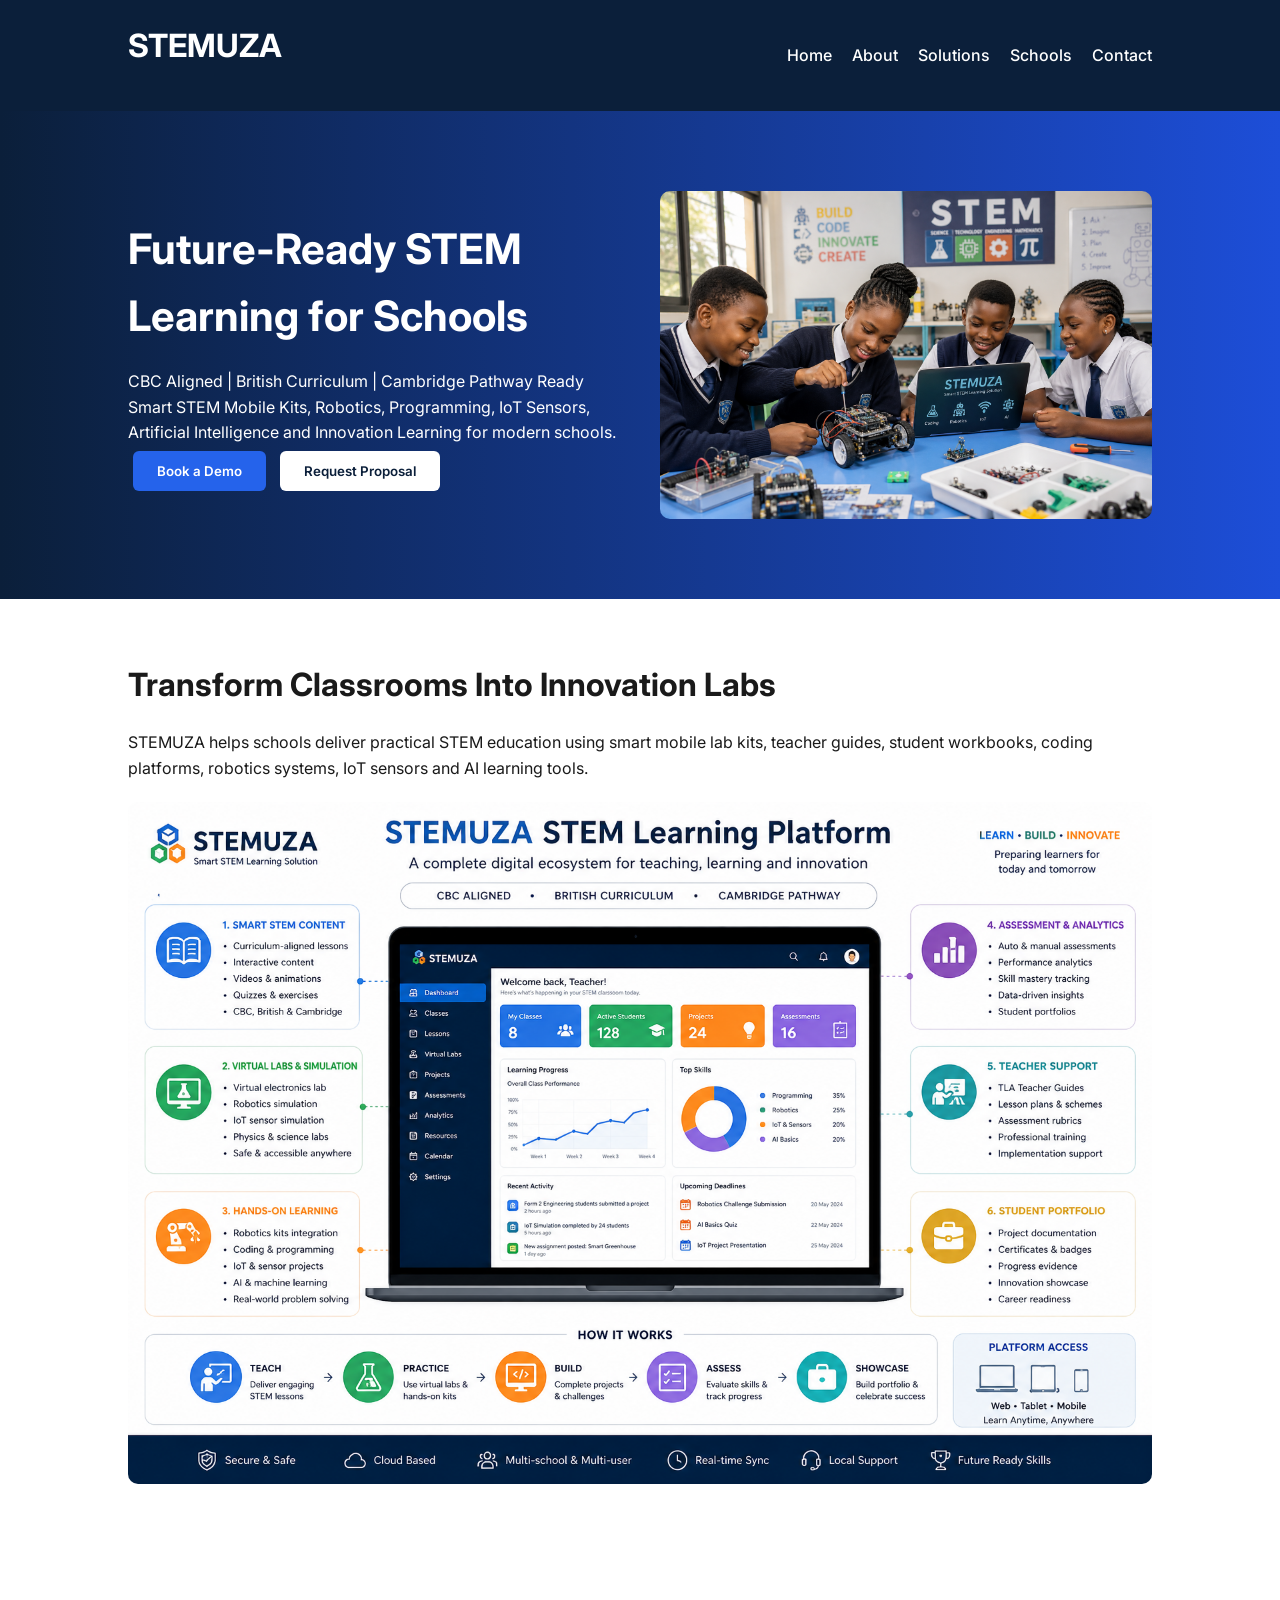
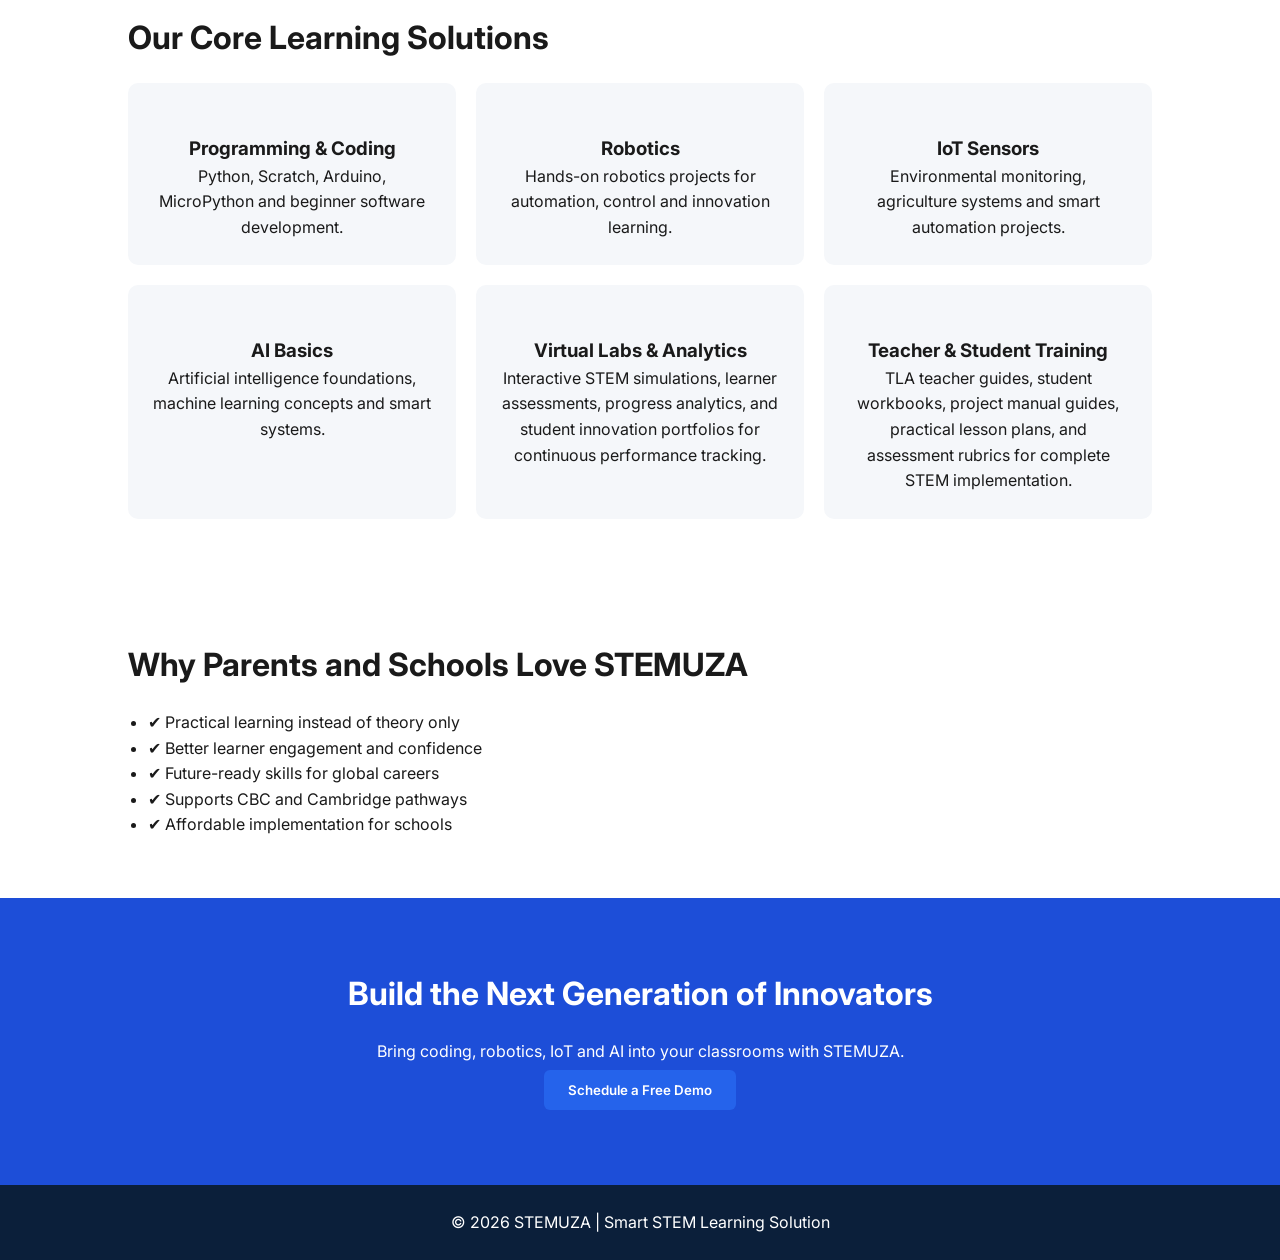
==== index.html @ e0c8c1af "Update index.html" ====
<!DOCTYPE html>
<html lang="en">
<head>
<meta charset="UTF-8">
<meta name="viewport" content="width=device-width, initial-scale=1.0">

<title>STEMUZA | Smart STEM Learning Solution</title>
<meta name="description" content="STEMUZA provides Smart STEM Mobile Kits, Robotics, Programming, IoT Sensors, and AI Learning Solutions for CBC, British Curriculum, and Cambridge Pathway schools.">
<meta name="keywords" content="STEM education Kenya, robotics for schools, coding for schools, STEM kits, CBC STEM solution, Cambridge STEM, British curriculum STEM">

<link href="https://fonts.googleapis.com/css2?family=Inter:wght@300;400;600;700&display=swap" rel="stylesheet">
<link rel="icon" type="image/png" href="favicon.png">

<style>
*{
margin:0;
padding:0;
box-sizing:border-box;
font-family:'Inter',sans-serif;
}

body{
line-height:1.6;
color:#1a1a1a;
}

/* HEADER */
header{
background:#0b1f3a;
color:white;
padding:20px 10%;
display:flex;
justify-content:space-between;
align-items:center;
position:relative;
}

/* NAV (DESKTOP) */
nav{
display:flex;
}

nav a{
color:white;
margin-left:20px;
text-decoration:none;
font-weight:500;
}

/* HAMBURGER ICON */
.menu-toggle{
display:none;
font-size:28px;
cursor:pointer;
}

/* HERO */
.hero{
display:grid;
grid-template-columns:1fr 1fr;
align-items:center;
padding:80px 10%;
background:linear-gradient(to right,#0b1f3a,#1d4ed8);
color:white;
gap:40px;
}

.hero img{
width:100%;
border-radius:10px;
}

.hero h1{
font-size:42px;
margin-bottom:20px;
}

.btn{
padding:12px 24px;
border:none;
border-radius:6px;
cursor:pointer;
margin:5px;
font-weight:600;
}

.btn-primary{
background:#2563eb;
color:white;
}

.btn-secondary{
background:white;
color:#0b1f3a;
}

section{
padding:60px 10%;
}

h2{
margin-bottom:20px;
font-size:32px;
}

.grid{
display:grid;
grid-template-columns:repeat(auto-fit,minmax(250px,1fr));
gap:20px;
}

.card{
background:#f5f7fa;
padding:25px;
border-radius:10px;
text-align:center;
}

.card img{
width:55px;
margin-bottom:15px;
}

.feature-image{
width:100%;
border-radius:10px;
margin-top:20px;
}

.cta{
background:#1d4ed8;
color:white;
text-align:center;
padding:70px 10%;
}

footer{
background:#0b1f3a;
color:white;
text-align:center;
padding:25px;
}

ul{
padding-left:20px;
}

/* RESPONSIVE */
@media(max-width:768px){

.hero{
grid-template-columns:1fr;
text-align:center;
}

/* show hamburger */
.menu-toggle{
display:block;
}

/* mobile menu */
nav{
display:none;
flex-direction:column;
background:#0b1f3a;
position:absolute;
top:70px;
right:10%;
width:200px;
padding:15px;
border-radius:8px;
z-index:999;
}

nav a{
margin:10px 0;
}

nav.active{
display:flex;
}
}
</style>
</head>

<body>

<header>
<h2>STEMUZA</h2>

<!-- HAMBURGER -->
<div class="menu-toggle" onclick="toggleMenu()">
☰
</div>

<nav id="navMenu">
<a href="index.html">Home</a>
<a href="about.html">About</a>
<a href="solutions.html">Solutions</a>
<a href="schools.html">Schools</a>
<a href="contact.html">Contact</a>
</nav>
</header>

<script>
function toggleMenu(){
document.getElementById("navMenu").classList.toggle("active");
}
</script>

<!-- HERO -->
<section class="hero">

<div>
<h1>Future-Ready STEM Learning for Schools</h1>

<p>
CBC Aligned | British Curriculum | Cambridge Pathway Ready
</p>

<p>
Smart STEM Mobile Kits, Robotics, Programming, IoT Sensors,
Artificial Intelligence and Innovation Learning for modern schools.
</p>

<button class="btn btn-primary">Book a Demo</button>
<button class="btn btn-secondary">Request Proposal</button>
</div>

<img src="assets/img/temlab.png" alt="students learning robotics and STEM in school">

</section>

<!-- INTRO -->
<section>

<h2>Transform Classrooms Into Innovation Labs</h2>

<p>
STEMUZA helps schools deliver practical STEM education using smart
mobile lab kits, teacher guides, student workbooks, coding platforms,
robotics systems, IoT sensors and AI learning tools.
</p>

<img class="feature-image" src="assets/img/stem-overview.png" alt="STEM education learning platform overview">

</section>

<!-- SOLUTIONS -->
<section>

<h2>Our Core Learning Solutions</h2>

<div class="grid">

<div class="card">
<img src="https://cdn-icons-png.flaticon.com/512/1048/1048953.png" alt="">
<h3>Programming & Coding</h3>
<p>Python, Scratch, Arduino, MicroPython and beginner software development.</p>
</div>

<div class="card">
<img src="https://cdn-icons-png.flaticon.com/512/1995/1995574.png" alt="">
<h3>Robotics</h3>
<p>Hands-on robotics projects for automation, control and innovation learning.</p>
</div>

<div class="card">
<img src="https://cdn-icons-png.flaticon.com/512/4149/4149675.png" alt="">
<h3>IoT Sensors</h3>
<p>Environmental monitoring, agriculture systems and smart automation projects.</p>
</div>

<div class="card">
<img src="https://cdn-icons-png.flaticon.com/512/2103/2103633.png" alt="">
<h3>AI Basics</h3>
<p>Artificial intelligence foundations, machine learning concepts and smart systems.</p>
</div>

<div class="card">
<img src="https://cdn-icons-png.flaticon.com/512/3135/3135715.png" alt="">
<h3>Virtual Labs & Analytics</h3>
<p>Interactive STEM simulations, learner assessments, progress analytics, and student innovation portfolios for continuous performance tracking.</p>
</div>

<div class="card">
<img src="https://cdn-icons-png.flaticon.com/512/2995/2995620.png" alt="">
<h3>Teacher & Student Training</h3>
<p>TLA teacher guides, student workbooks, project manual guides, practical lesson plans, and assessment rubrics for complete STEM implementation.</p>
</div>

</div>

</section>

<!-- BENEFITS -->
<section>

<h2>Why Parents and Schools Love STEMUZA</h2>

<ul>
<li>✔ Practical learning instead of theory only</li>
<li>✔ Better learner engagement and confidence</li>
<li>✔ Future-ready skills for global careers</li>
<li>✔ Supports CBC and Cambridge pathways</li>
<li>✔ Affordable implementation for schools</li>
</ul>

</section>

<!-- CTA -->
<section class="cta">

<h2>Build the Next Generation of Innovators</h2>

<p>
Bring coding, robotics, IoT and AI into your classrooms with STEMUZA.
</p>

<button class="btn btn-primary">Schedule a Free Demo</button>

</section>

<footer>
<p>© 2026 STEMUZA | Smart STEM Learning Solution</p>
</footer>

</body>
</html>
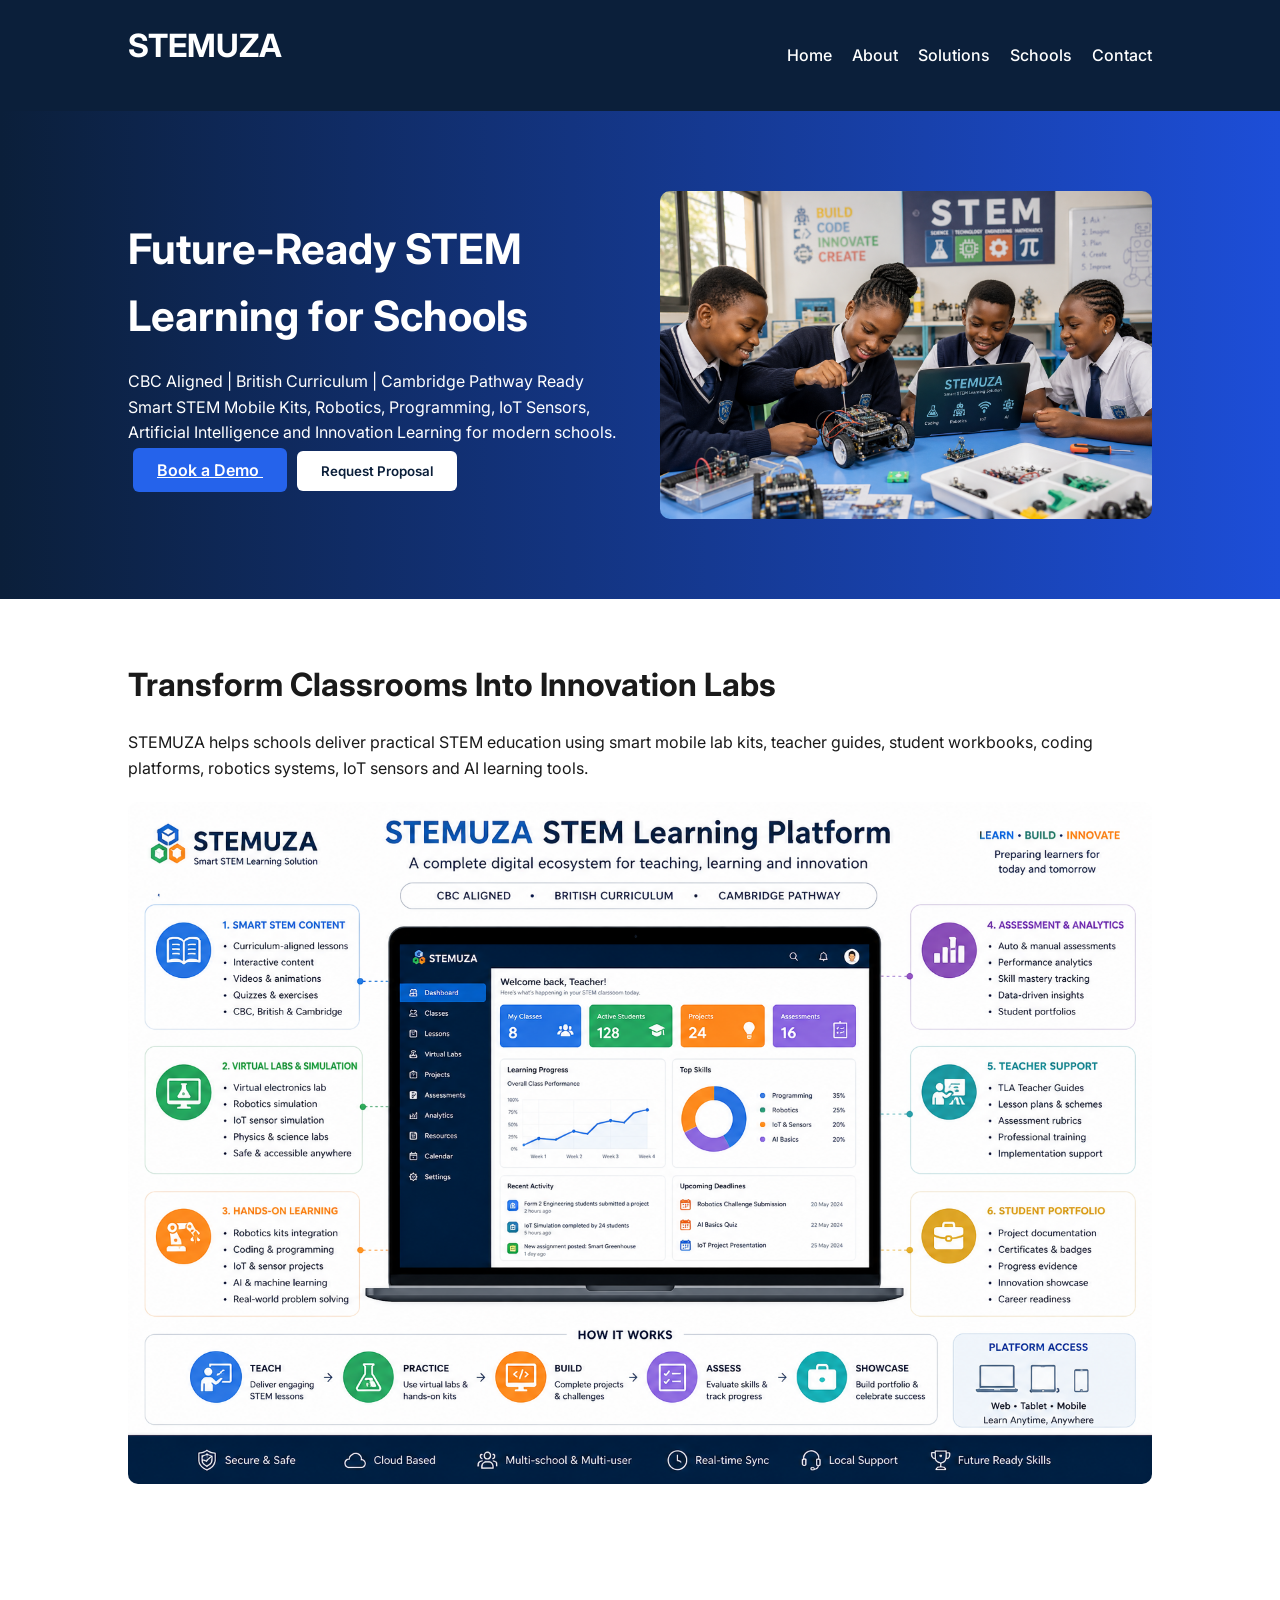
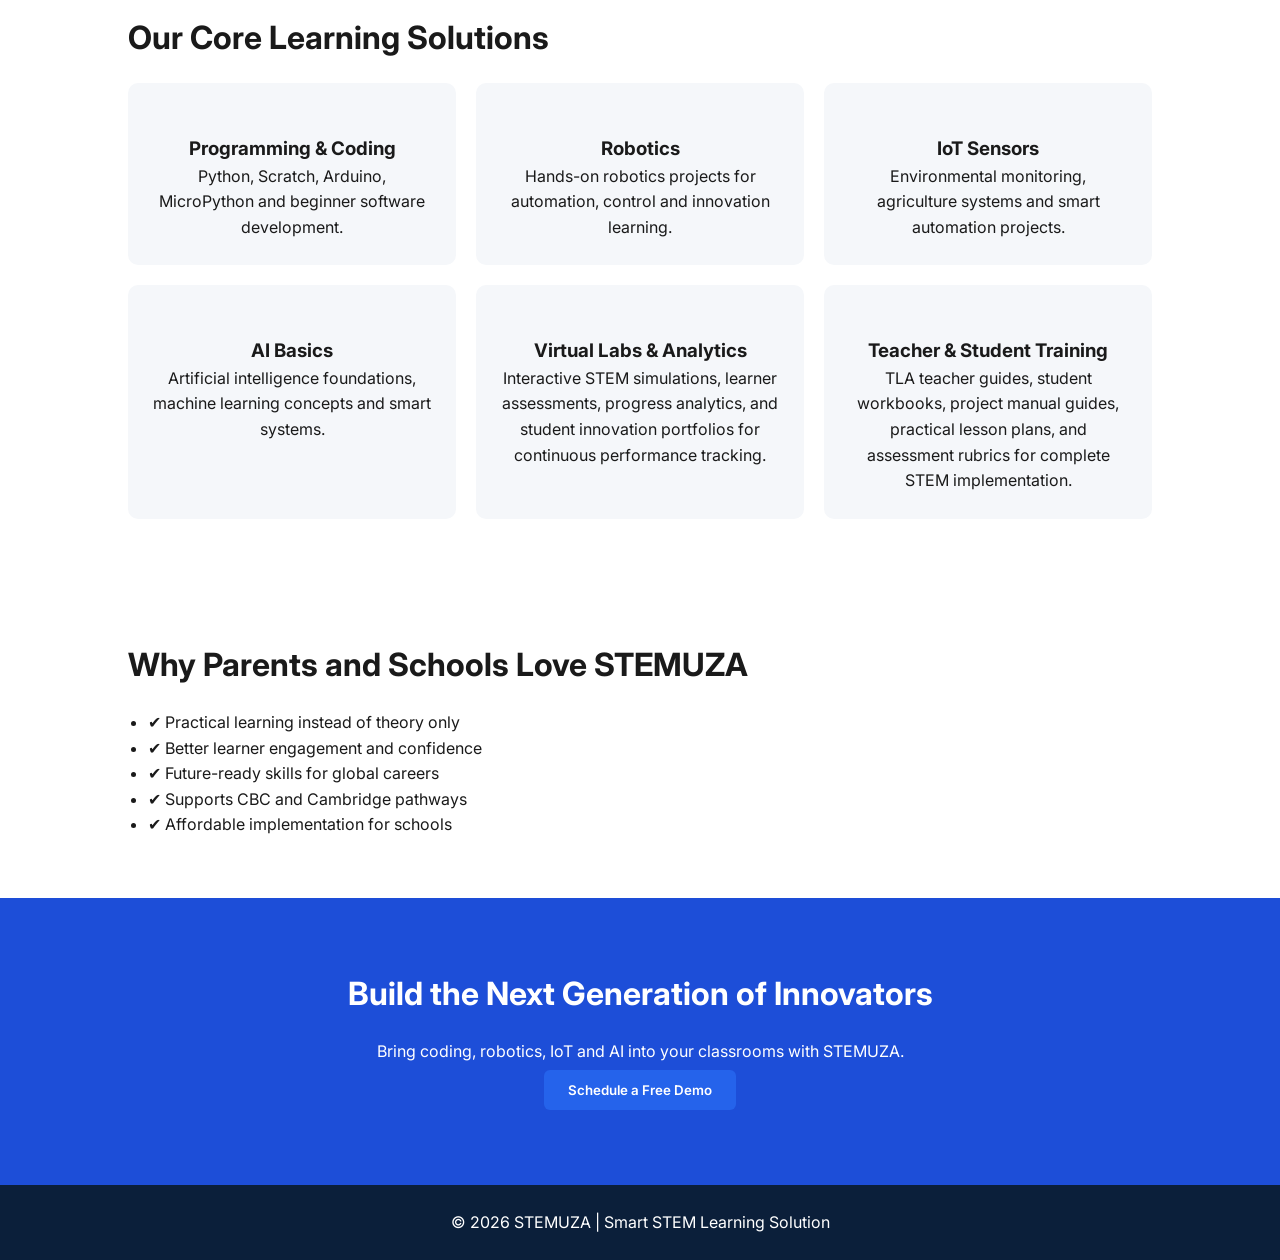
==== commit eb6ca7ab: "Update index.html" ====
--- a/index.html
+++ b/index.html
@@ -223,7 +223,12 @@
 Artificial Intelligence and Innovation Learning for modern schools.
 </p>
 
-<button class="btn btn-primary">Book a Demo</button>
+<a href="https://calendly.com/stemuzakenya/stem-implementation-solution-demo"
+   class="btn btn-primary"
+   target="_blank"
+   rel="noopener noreferrer">
+  Book a Demo
+</a>
 <button class="btn btn-secondary">Request Proposal</button>
 </div>
 
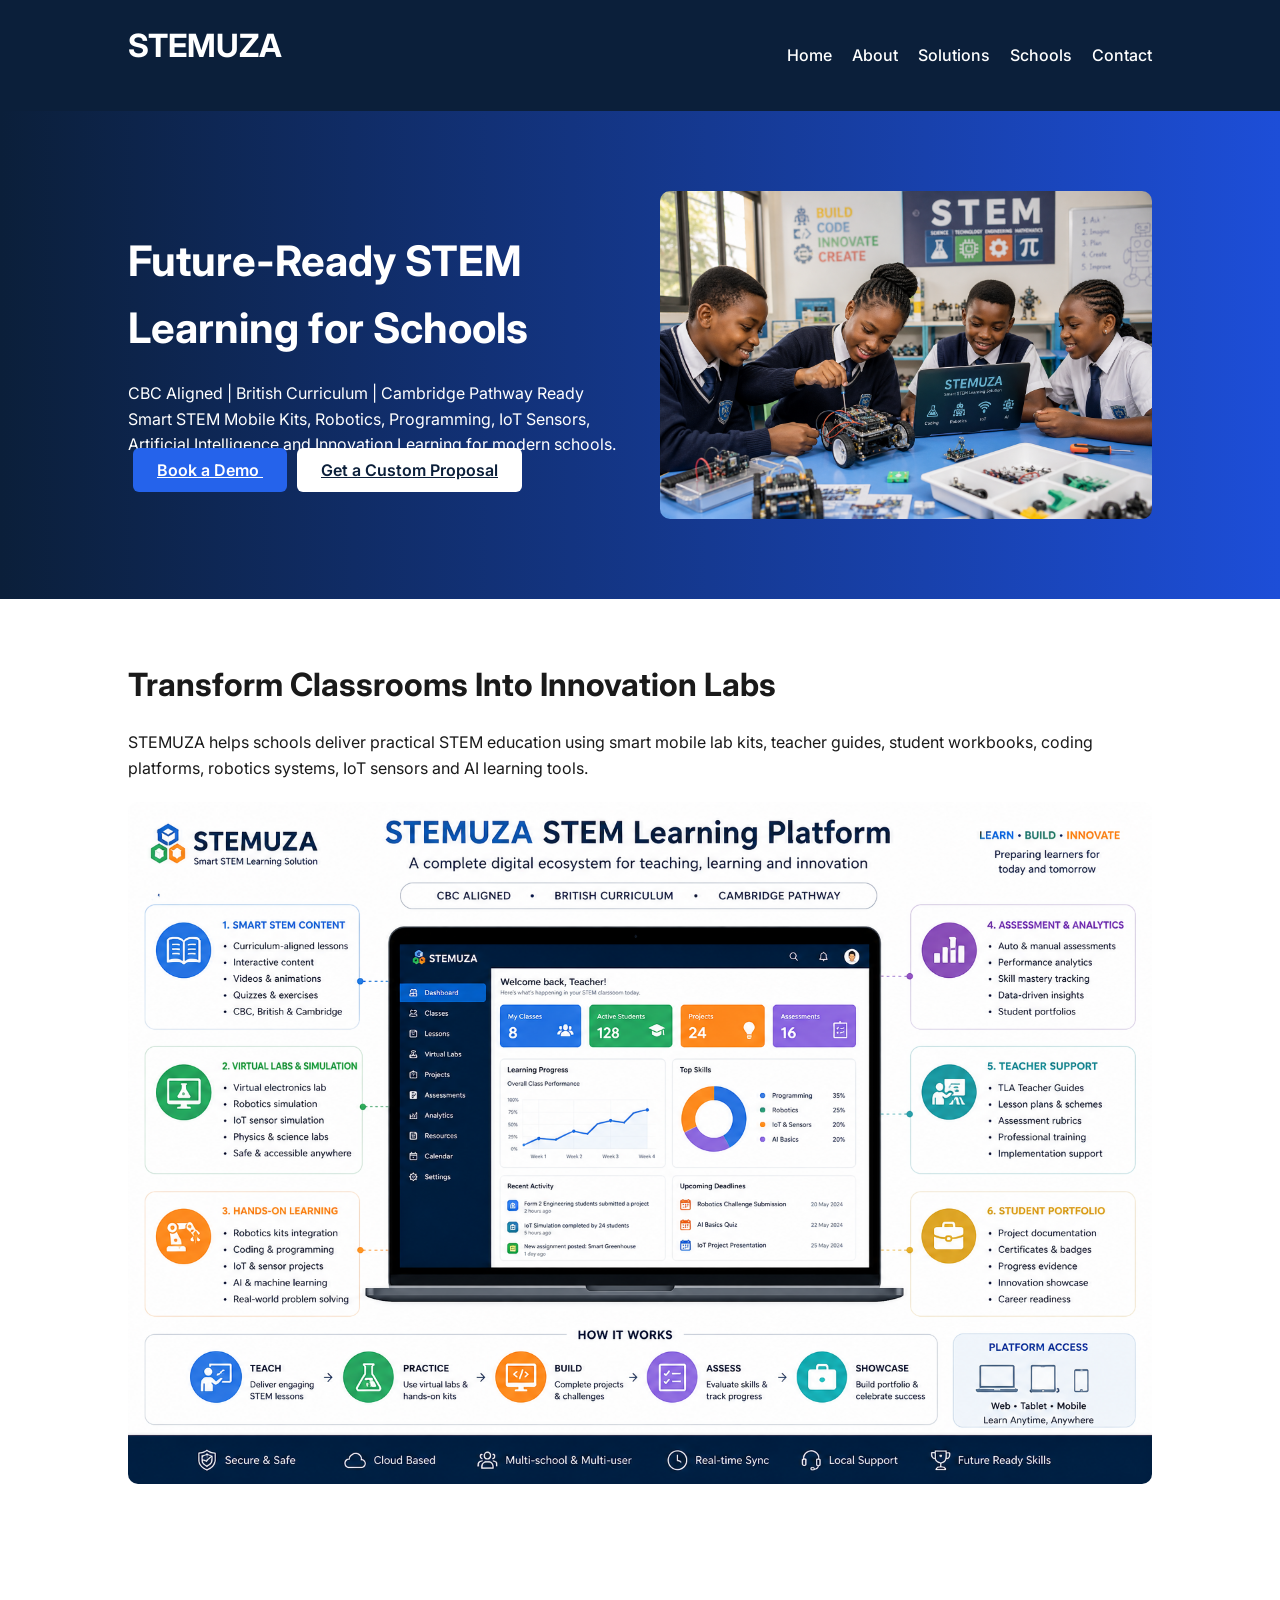
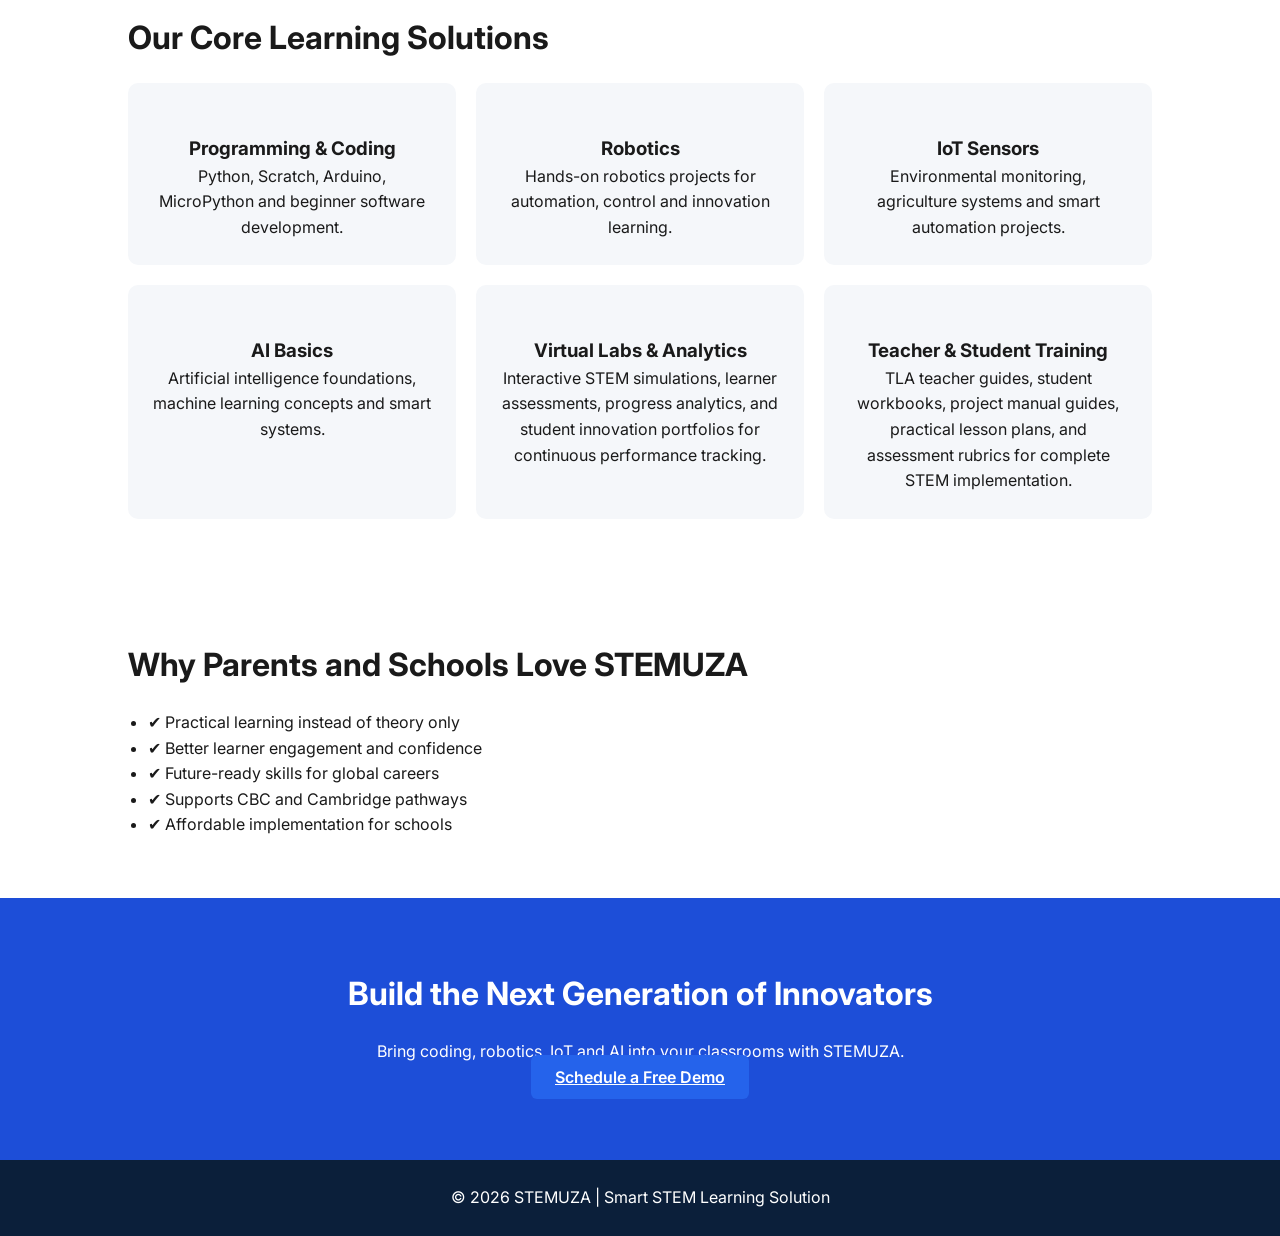
==== commit fc2278d7: "Update index.html" ====
--- a/index.html
+++ b/index.html
@@ -229,7 +229,11 @@
    rel="noopener noreferrer">
   Book a Demo
 </a>
-<button class="btn btn-secondary">Request Proposal</button>
+<a href="https://wa.me/254727048251?text=Hi%20I%20want%20a%20proposal"
+   class="btn btn-secondary"
+   target="_blank">
+  Get a Custom Proposal
+</a>
 </div>
 
 <img src="assets/img/temlab.png" alt="students learning robotics and STEM in school">
@@ -322,7 +326,12 @@
 Bring coding, robotics, IoT and AI into your classrooms with STEMUZA.
 </p>
 
-<button class="btn btn-primary">Schedule a Free Demo</button>
+<a href="https://calendly.com/stemuzakenya/stem-implementation-solution-demo"
+   class="btn btn-primary"
+   target="_blank"
+   rel="noopener noreferrer">
+  Schedule a Free Demo
+</a>
 
 </section>
 
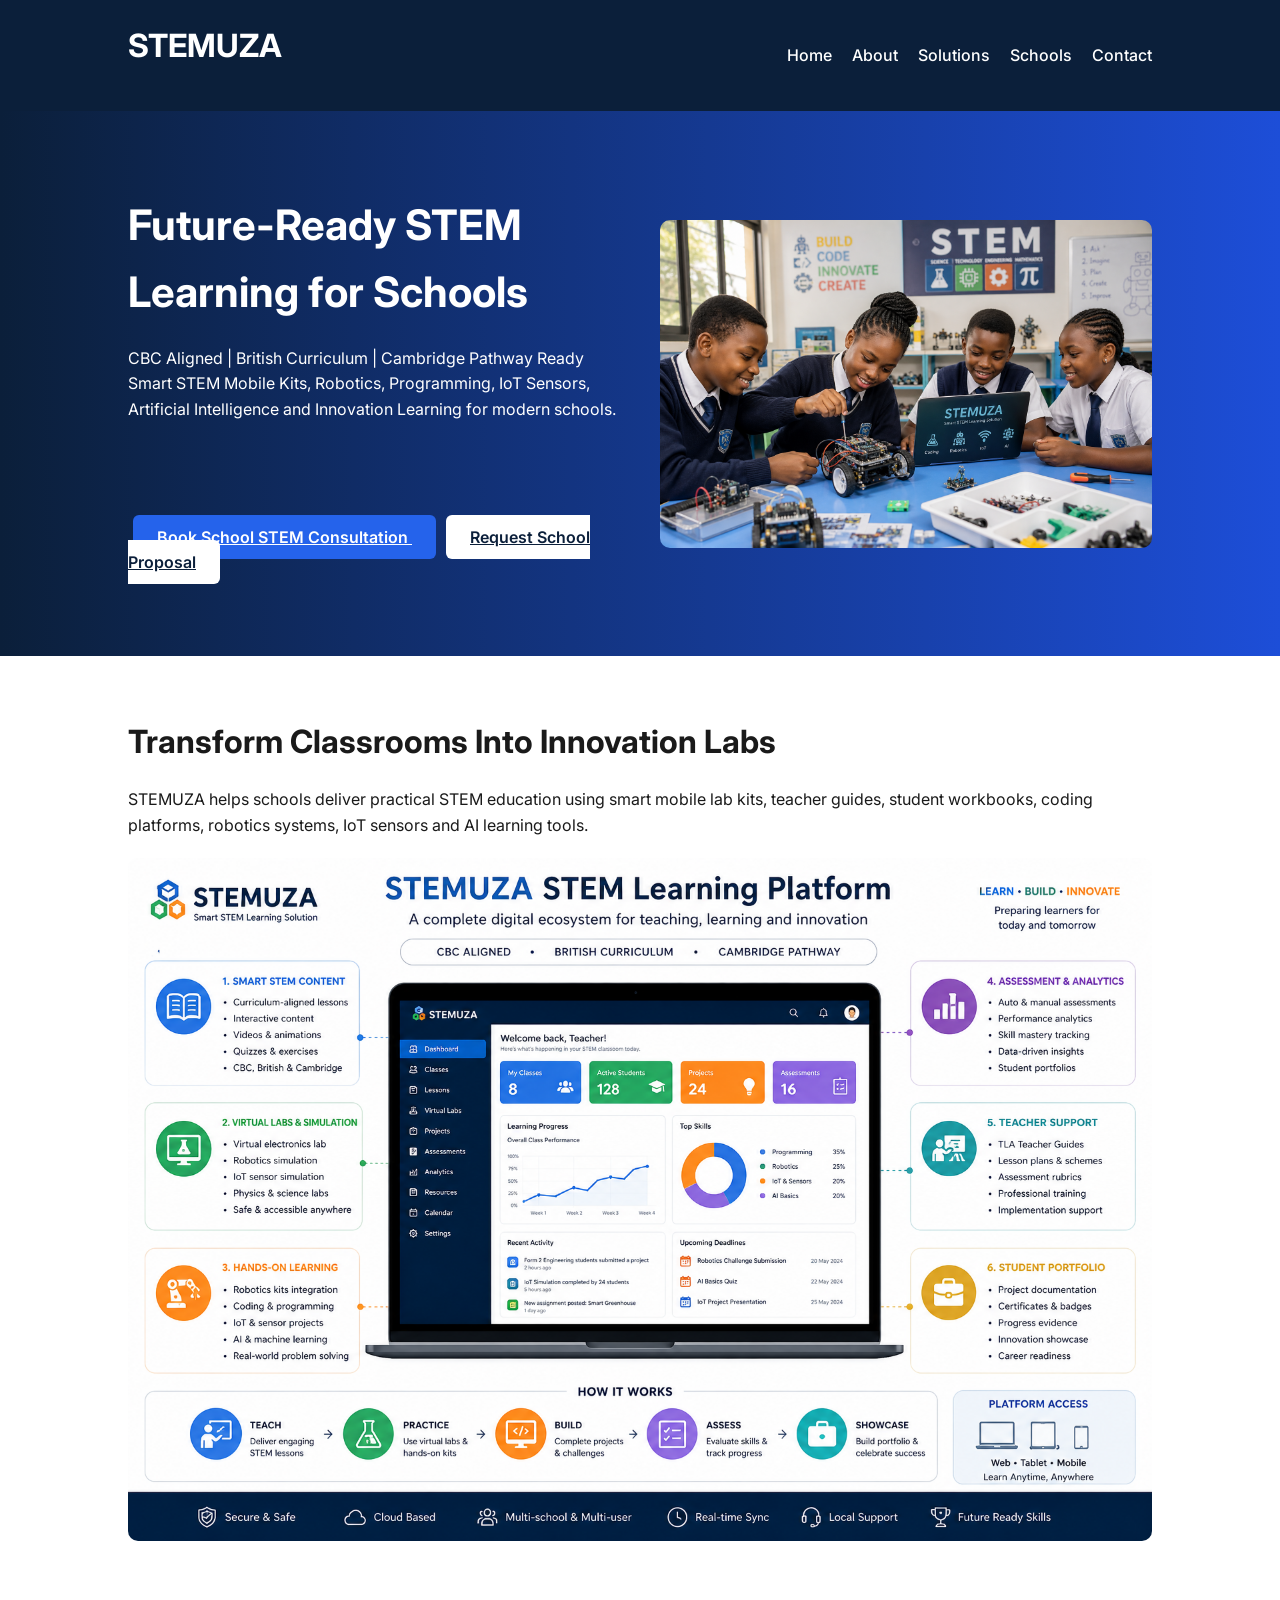
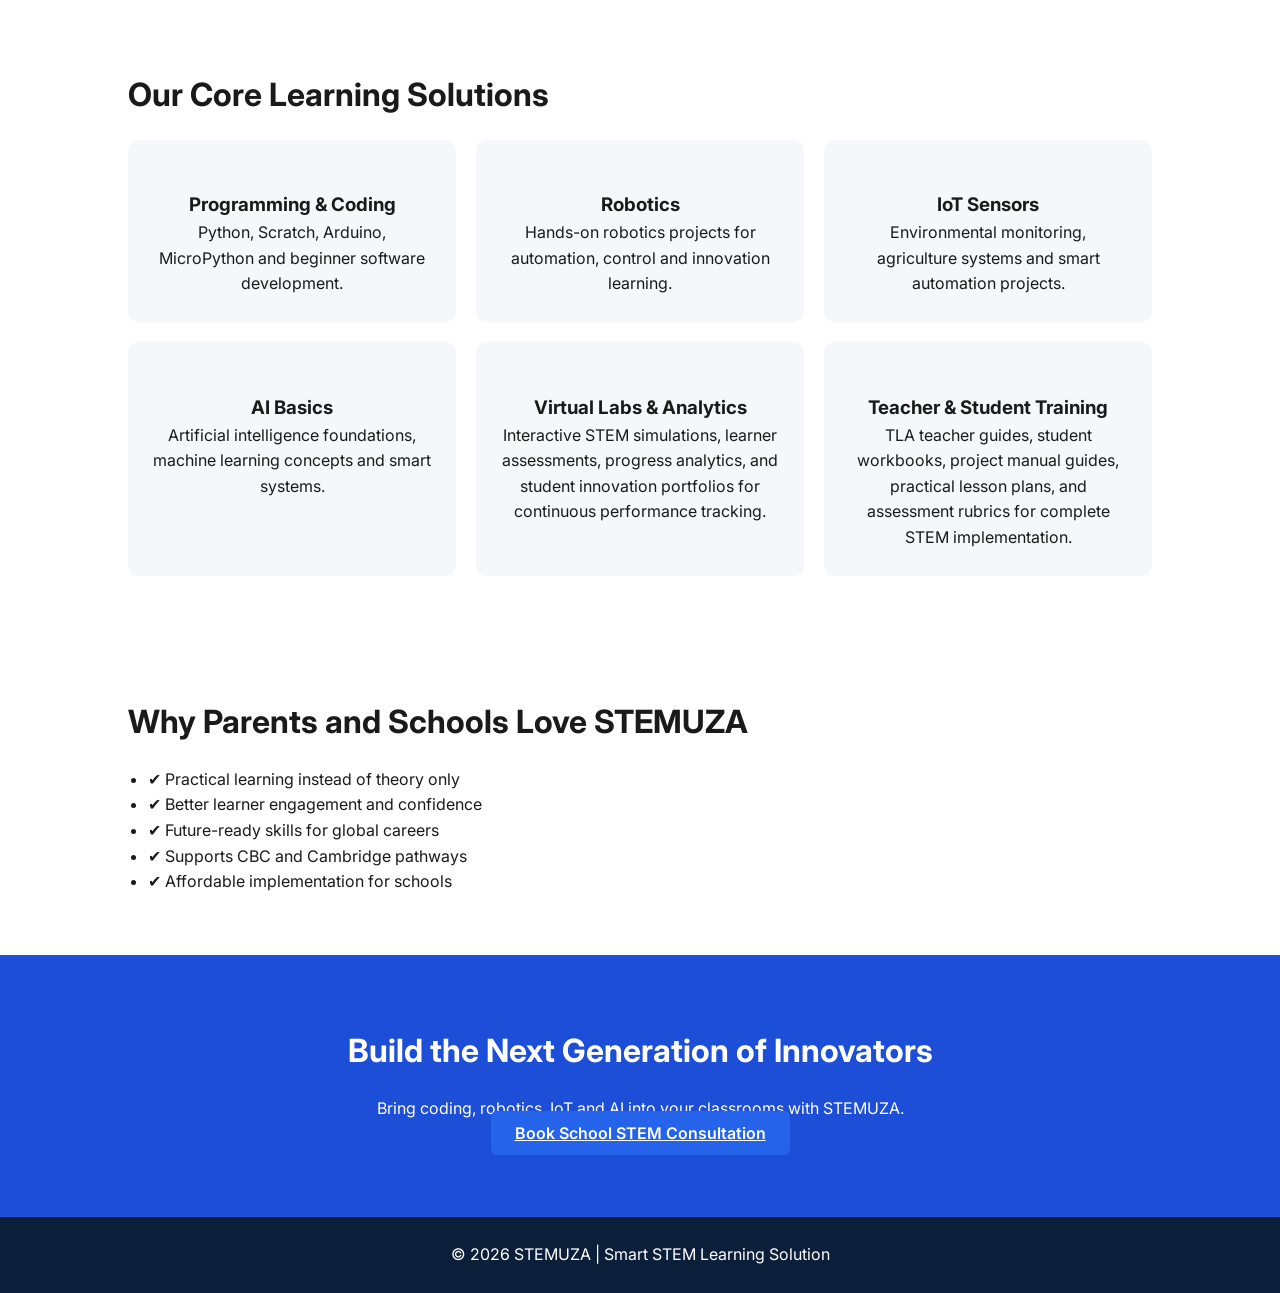
==== commit ed2ff443: "Update index.html" ====
--- a/index.html
+++ b/index.html
@@ -222,18 +222,20 @@
 Smart STEM Mobile Kits, Robotics, Programming, IoT Sensors,
 Artificial Intelligence and Innovation Learning for modern schools.
 </p>
-
+<br></br>
+<br></br>
 <a href="https://calendly.com/stemuzakenya/stem-implementation-solution-demo"
    class="btn btn-primary"
-   target="_blank"
-   rel="noopener noreferrer">
-  Book a Demo
+   target="_blank">
+  Book School STEM Consultation
 </a>
-<a href="https://wa.me/254727048251?text=Hi%20I%20want%20a%20proposal"
+
+<a href="https://wa.me/254712345678?text=I%20want%20a%20STEM%20implementation%20proposal%20for%20our%20school"
    class="btn btn-secondary"
    target="_blank">
-  Get a Custom Proposal
+  Request School Proposal
 </a>
+   
 </div>
 
 <img src="assets/img/temlab.png" alt="students learning robotics and STEM in school">
@@ -328,9 +330,8 @@
 
 <a href="https://calendly.com/stemuzakenya/stem-implementation-solution-demo"
    class="btn btn-primary"
-   target="_blank"
-   rel="noopener noreferrer">
-  Schedule a Free Demo
+   target="_blank">
+  Book School STEM Consultation
 </a>
 
 </section>
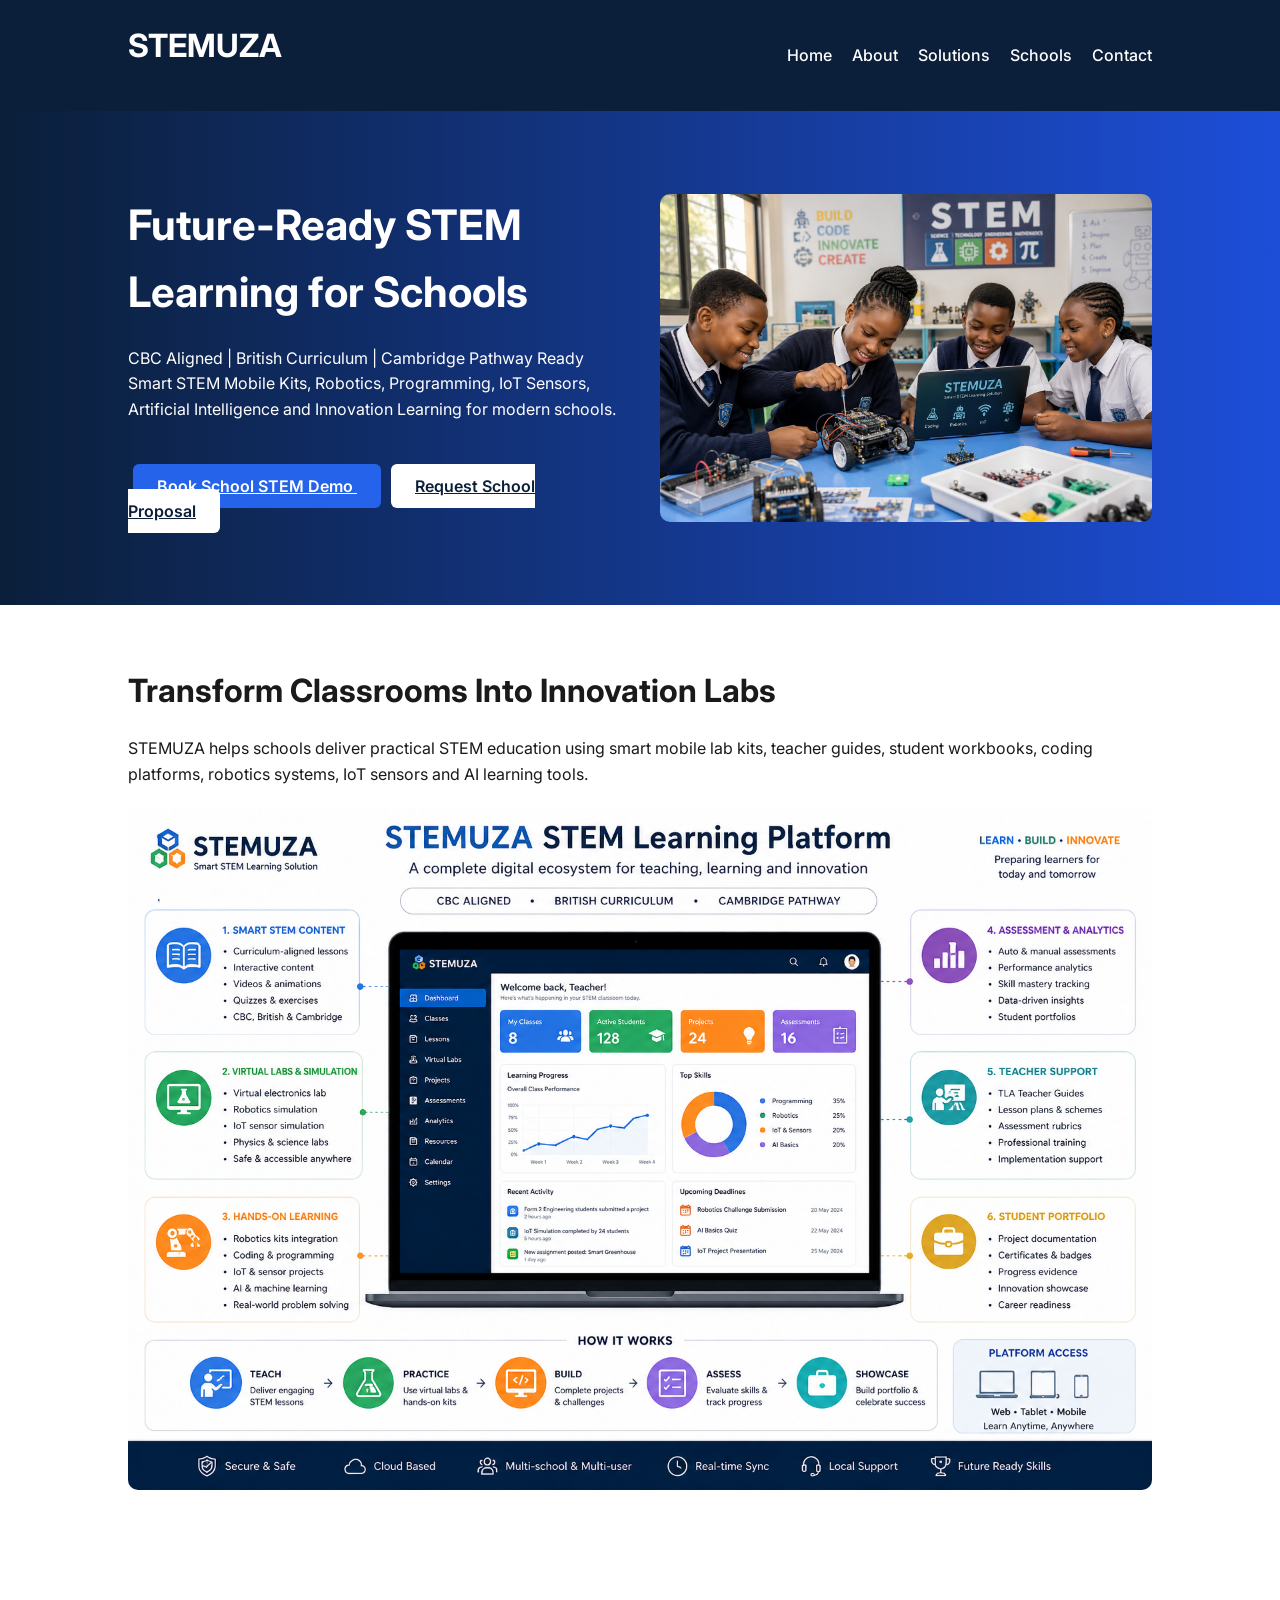
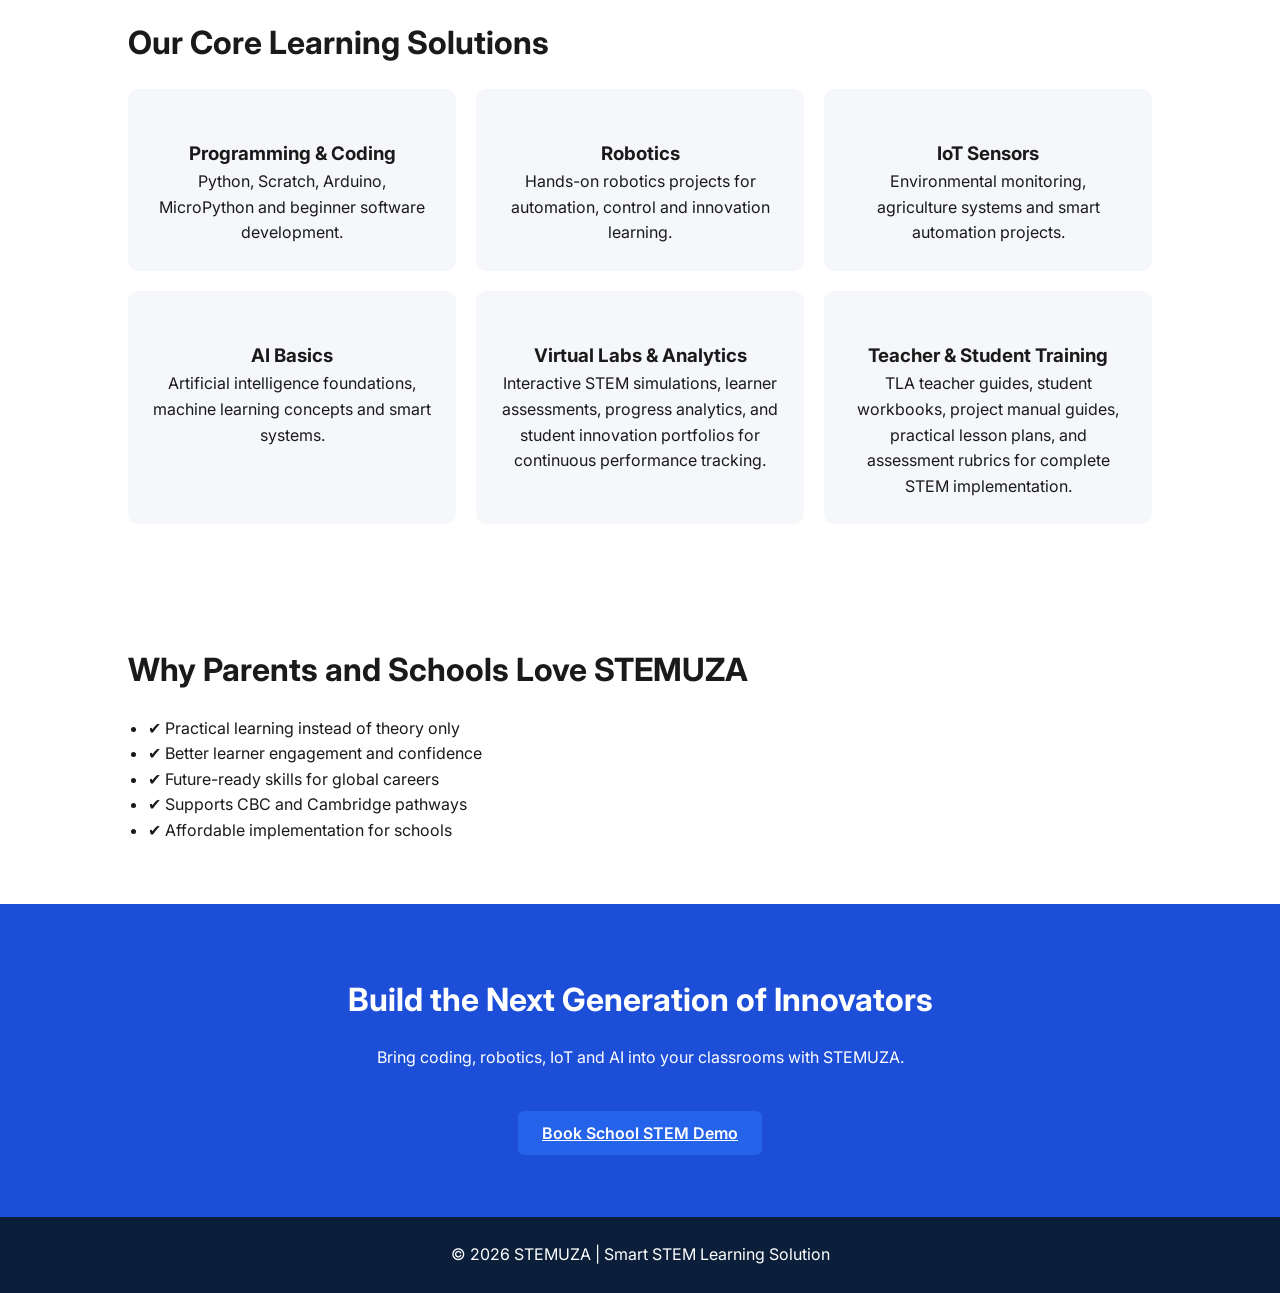
==== commit af14febe: "Update index.html" ====
--- a/index.html
+++ b/index.html
@@ -223,11 +223,10 @@
 Artificial Intelligence and Innovation Learning for modern schools.
 </p>
 <br></br>
-<br></br>
 <a href="https://calendly.com/stemuzakenya/stem-implementation-solution-demo"
    class="btn btn-primary"
    target="_blank">
-  Book School STEM Consultation
+  Book School STEM Demo 
 </a>
 
 <a href="https://wa.me/254712345678?text=I%20want%20a%20STEM%20implementation%20proposal%20for%20our%20school"
@@ -327,11 +326,11 @@
 <p>
 Bring coding, robotics, IoT and AI into your classrooms with STEMUZA.
 </p>
-
+<br></br>
 <a href="https://calendly.com/stemuzakenya/stem-implementation-solution-demo"
    class="btn btn-primary"
    target="_blank">
-  Book School STEM Consultation
+  Book School STEM Demo
 </a>
 
 </section>
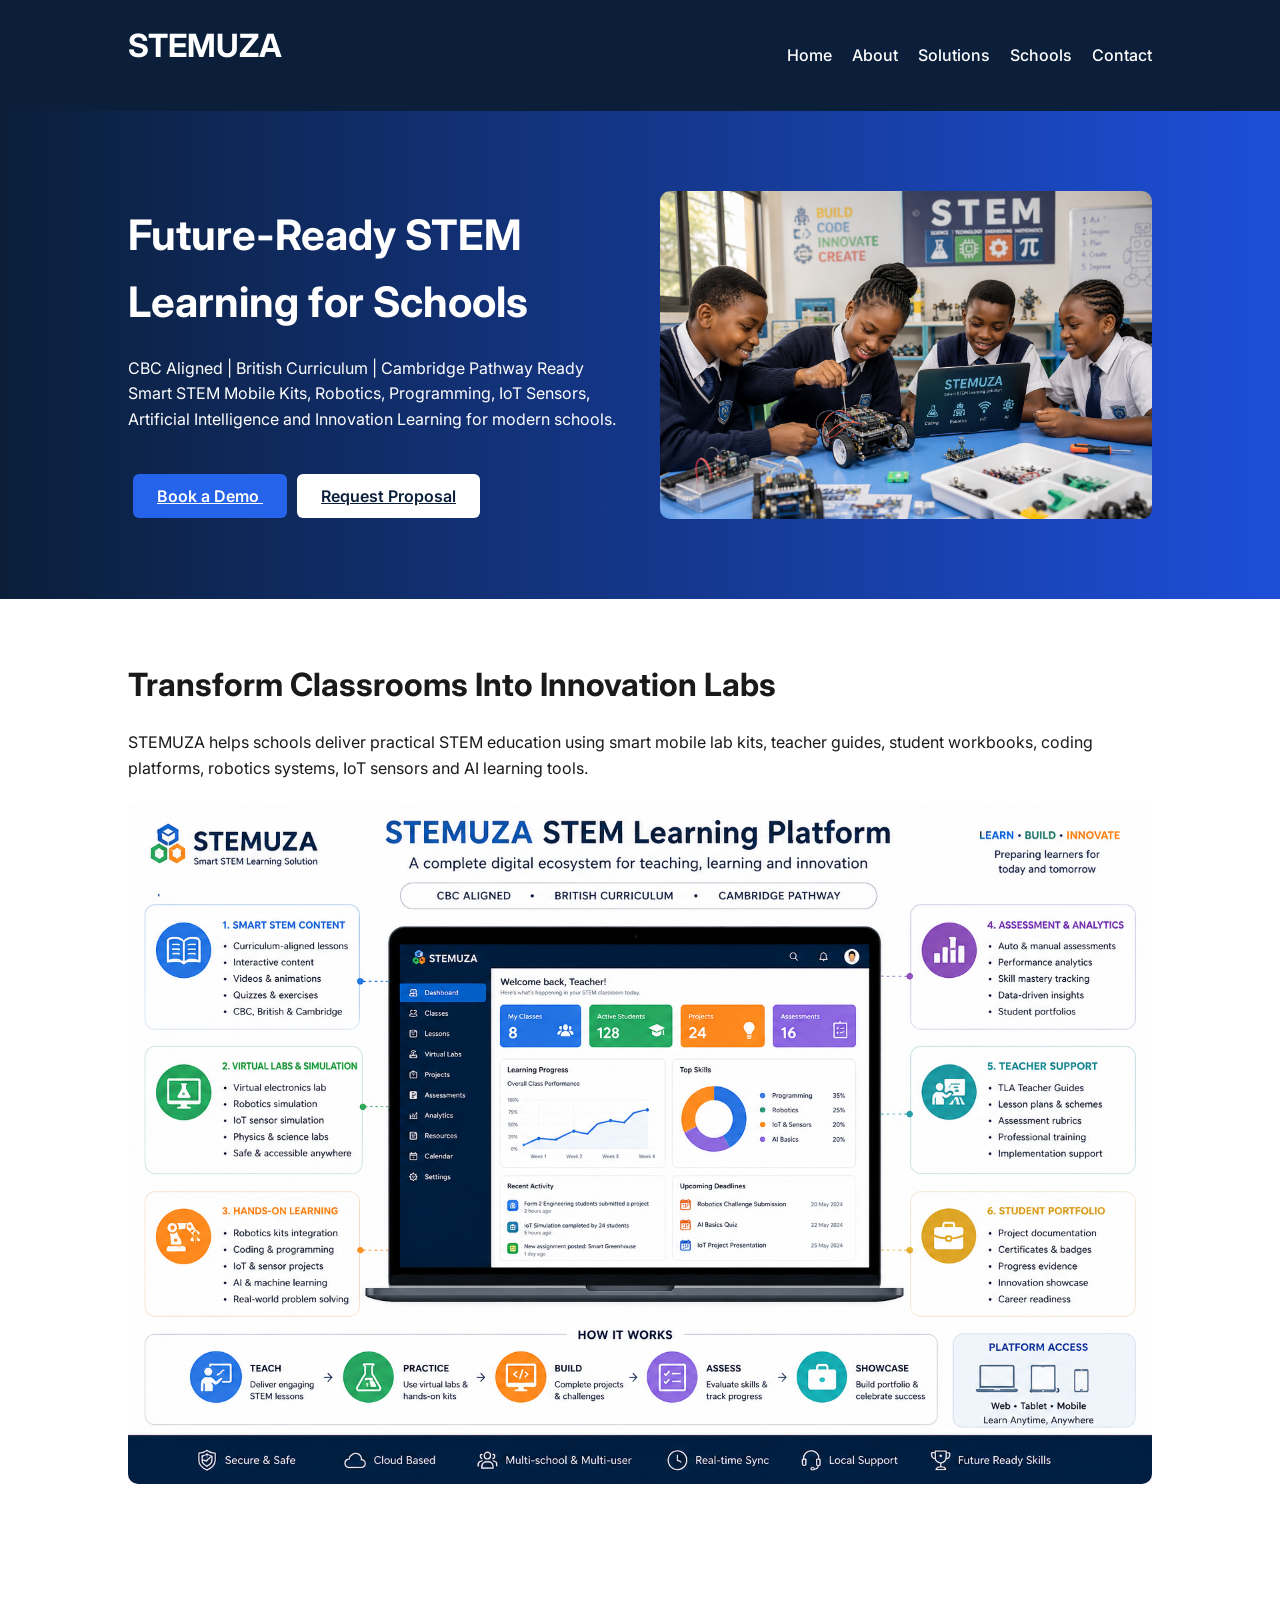
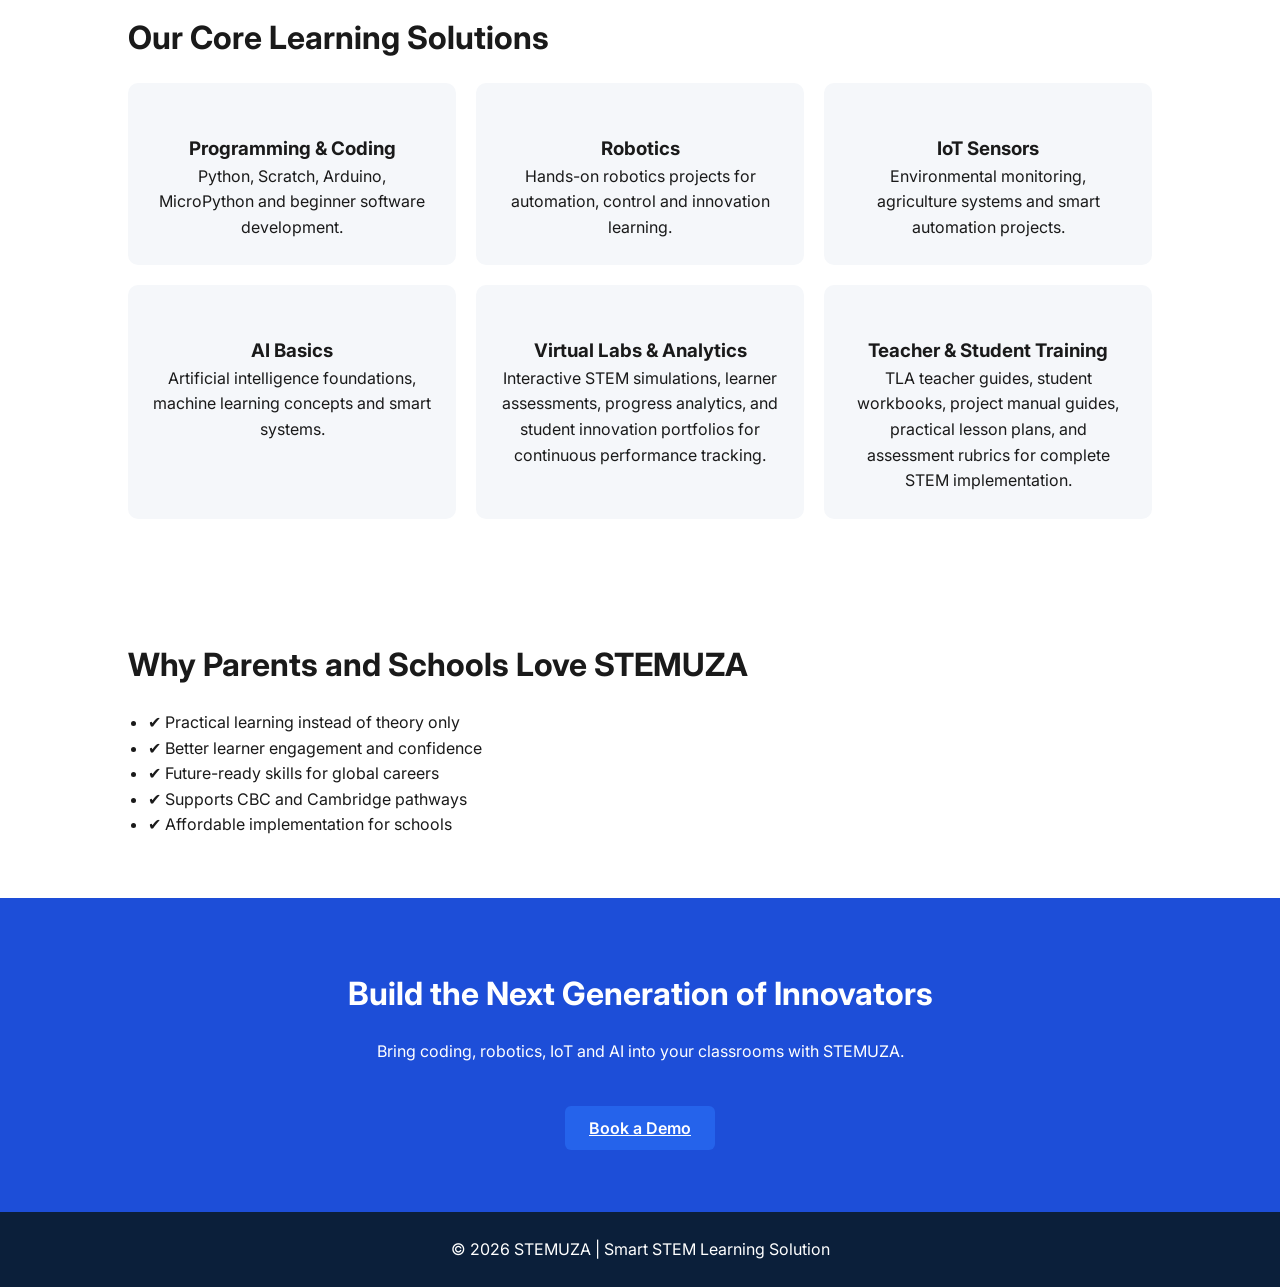
==== commit 06219670: "Update index.html" ====
--- a/index.html
+++ b/index.html
@@ -226,13 +226,13 @@
 <a href="https://calendly.com/stemuzakenya/stem-implementation-solution-demo"
    class="btn btn-primary"
    target="_blank">
-  Book School STEM Demo 
+  Book a Demo 
 </a>
 
-<a href="https://wa.me/254712345678?text=I%20want%20a%20STEM%20implementation%20proposal%20for%20our%20school"
+<a href="https://wa.me/254727048251?text=I%20want%20a%20STEM%20implementation%20proposal%20for%20our%20school"
    class="btn btn-secondary"
    target="_blank">
-  Request School Proposal
+  Request Proposal
 </a>
    
 </div>
@@ -330,7 +330,7 @@
 <a href="https://calendly.com/stemuzakenya/stem-implementation-solution-demo"
    class="btn btn-primary"
    target="_blank">
-  Book School STEM Demo
+  Book a Demo
 </a>
 
 </section>
